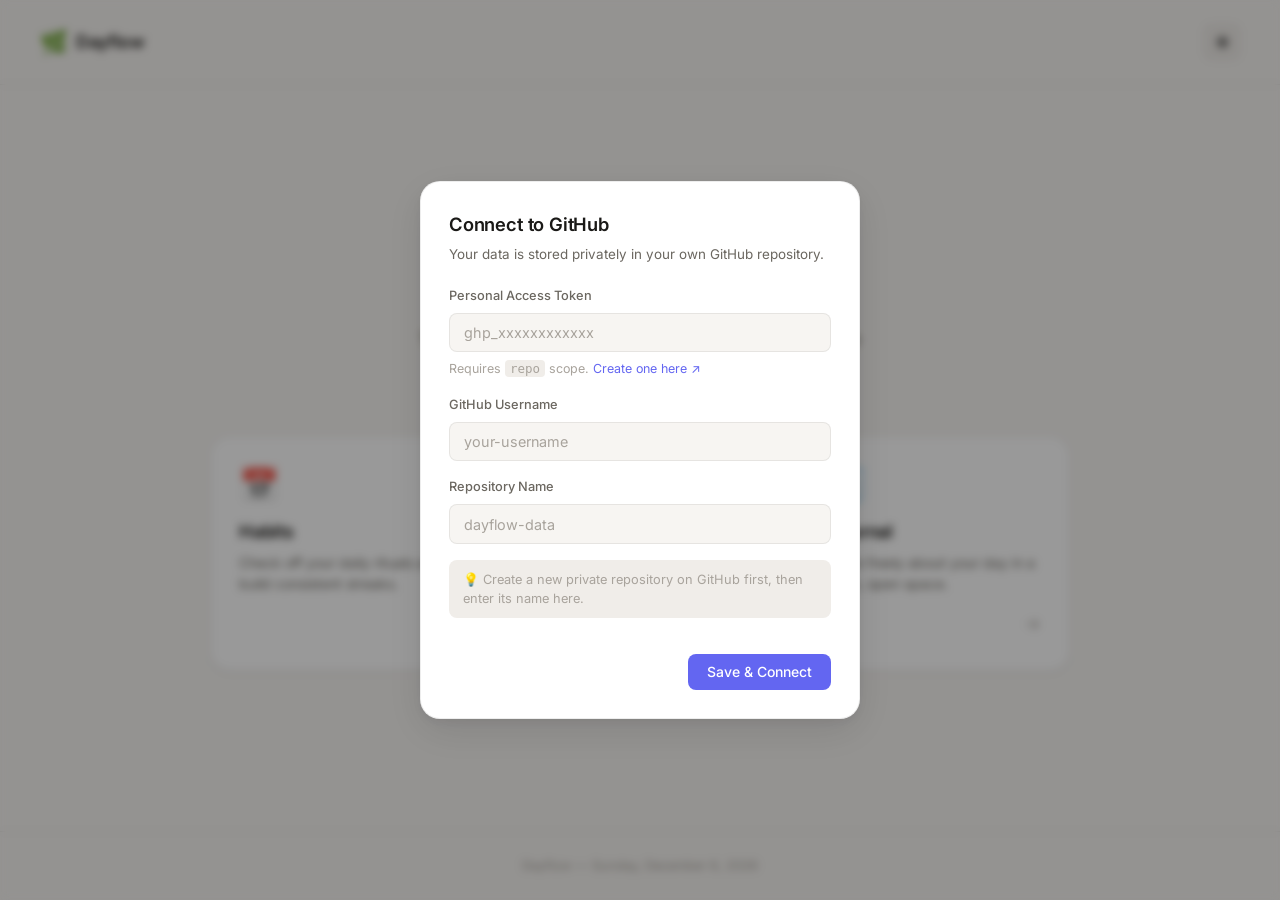
==== index.html @ c04afaab "First Commit" ====
<!DOCTYPE html>
<html lang="en">
<head>
  <meta charset="UTF-8" />
  <meta name="viewport" content="width=device-width, initial-scale=1.0" />
  <title>Dayflow — Your Daily Companion</title>
  <meta name="description" content="Dayflow is a calm, distraction-free personal life tracker combining habit tracking, idea logging, and daily journaling in one quiet space." />
  <link rel="preconnect" href="https://fonts.googleapis.com" />
  <link rel="preconnect" href="https://fonts.gstatic.com" crossorigin />
  <link href="https://fonts.googleapis.com/css2?family=Inter:wght@300;400;500;600&display=swap" rel="stylesheet" />
  <link rel="stylesheet" href="css/main.css" />
</head>
<body class="home-page">

  <header class="home-header">
    <div class="home-brand">
      <span class="brand-icon">🌿</span>
      <span class="brand-name">Dayflow</span>
    </div>
    <button id="theme-toggle" class="theme-toggle" aria-label="Toggle theme">
      <span class="theme-icon">☀️</span>
    </button>
  </header>

  <main class="home-main">
    <div class="home-hero">
      <h1 class="home-title">Your quiet daily space</h1>
      <p class="home-subtitle">Track habits, capture ideas, and write freely — all in one calm place.</p>
    </div>

    <div class="module-grid">
      <a href="habits.html" class="module-card" id="card-habits">
        <div class="card-icon">📅</div>
        <div class="card-body">
          <h2 class="card-title">Habits</h2>
          <p class="card-desc">Check off your daily rituals and build consistent streaks.</p>
        </div>
        <div class="card-arrow">→</div>
      </a>

      <a href="ideas.html" class="module-card" id="card-ideas">
        <div class="card-icon">💡</div>
        <div class="card-body">
          <h2 class="card-title">Ideas</h2>
          <p class="card-desc">Capture sparks of inspiration and track your projects.</p>
        </div>
        <div class="card-arrow">→</div>
      </a>

      <a href="journal.html" class="module-card" id="card-journal">
        <div class="card-icon">🧾</div>
        <div class="card-body">
          <h2 class="card-title">Journal</h2>
          <p class="card-desc">Write freely about your day in a calm, open space.</p>
        </div>
        <div class="card-arrow">→</div>
      </a>
    </div>
  </main>

  <footer class="home-footer">
    <p>Dayflow &mdash; <span id="footer-date"></span></p>
  </footer>

  <!-- Config Modal -->
  <div id="config-modal" class="modal-overlay hidden">
    <div class="modal">
      <div class="modal-header">
        <h2 class="modal-title">Connect to GitHub</h2>
        <p class="modal-subtitle">Your data is stored privately in your own GitHub repository.</p>
      </div>
      <div class="modal-body">
        <div class="form-group">
          <label class="form-label" for="cfg-token">Personal Access Token</label>
          <input type="password" id="cfg-token" class="form-input" placeholder="ghp_xxxxxxxxxxxx" autocomplete="off" />
          <span class="form-hint">Requires <code>repo</code> scope. <a href="https://github.com/settings/tokens/new" target="_blank" rel="noopener">Create one here ↗</a></span>
        </div>
        <div class="form-group">
          <label class="form-label" for="cfg-owner">GitHub Username</label>
          <input type="text" id="cfg-owner" class="form-input" placeholder="your-username" />
        </div>
        <div class="form-group">
          <label class="form-label" for="cfg-repo">Repository Name</label>
          <input type="text" id="cfg-repo" class="form-input" placeholder="dayflow-data" />
        </div>
        <p class="form-note">💡 Create a new private repository on GitHub first, then enter its name here.</p>
      </div>
      <div class="modal-footer">
        <button id="cfg-save" class="btn btn-primary">Save & Connect</button>
      </div>
    </div>
  </div>

  <script src="js/config.js"></script>
  <script src="js/theme.js"></script>
  <script>
    // Footer date
    document.getElementById('footer-date').textContent = new Date().toLocaleDateString('en-US', { weekday: 'long', year: 'numeric', month: 'long', day: 'numeric' });

    // Show config modal if not configured
    if (!Config.isConfigured()) {
      document.getElementById('config-modal').classList.remove('hidden');
    }

    document.getElementById('cfg-save').addEventListener('click', () => {
      const token = document.getElementById('cfg-token').value.trim();
      const owner = document.getElementById('cfg-owner').value.trim();
      const repo  = document.getElementById('cfg-repo').value.trim();
      if (!token || !owner || !repo) {
        alert('Please fill in all fields.');
        return;
      }
      Config.save({ token, owner, repo });
      document.getElementById('config-modal').classList.add('hidden');
    });
  </script>
</body>
</html>
---- css/main.css ----
/* ============================================================
   Dayflow — Main Stylesheet
   Soft, minimal, distraction-free design system
   ============================================================ */

/* ---------- Google Fonts ---------- */
@import url('https://fonts.googleapis.com/css2?family=Inter:wght@300;400;500;600&display=swap');

/* ---------- CSS Custom Properties ---------- */
:root {
  /* Colors — Light */
  --bg-base:       #f7f5f2;
  --bg-surface:    #ffffff;
  --bg-sidebar:    #faf9f7;
  --bg-hover:      #f0ede9;
  --bg-input:      #f7f5f2;

  --text-primary:  #1a1917;
  --text-secondary:#6b6760;
  --text-muted:    #a8a39c;
  --text-on-accent:#ffffff;

  --accent:        #6366f1;      /* Indigo */
  --accent-light:  #ede9fe;
  --accent-hover:  #4f46e5;

  --success:       #16a34a;
  --success-light: #dcfce7;
  --danger:        #dc2626;
  --danger-light:  #fee2e2;
  --warning:       #d97706;
  --warning-light: #fef3c7;

  --border:        rgba(0,0,0,0.07);
  --border-focus:  #6366f1;

  --shadow-sm:  0 1px 3px rgba(0,0,0,0.06), 0 1px 2px rgba(0,0,0,0.04);
  --shadow-md:  0 4px 16px rgba(0,0,0,0.08), 0 2px 6px rgba(0,0,0,0.04);
  --shadow-lg:  0 12px 40px rgba(0,0,0,0.10), 0 4px 12px rgba(0,0,0,0.06);
  --shadow-hover: 0 8px 28px rgba(99,102,241,0.15), 0 2px 8px rgba(0,0,0,0.05);

  --radius-sm:  8px;
  --radius-md:  14px;
  --radius-lg:  20px;
  --radius-xl:  28px;

  --sidebar-width: 220px;

  --transition: 200ms cubic-bezier(0.4, 0, 0.2, 1);
  --transition-slow: 350ms cubic-bezier(0.4, 0, 0.2, 1);
}

/* Dark theme */
[data-theme="dark"] {
  --bg-base:       #111010;
  --bg-surface:    #1c1b1a;
  --bg-sidebar:    #161514;
  --bg-hover:      #252422;
  --bg-input:      #252422;

  --text-primary:  #f0ede9;
  --text-secondary:#a8a39c;
  --text-muted:    #6b6760;

  --accent:        #818cf8;
  --accent-light:  #1e1d3f;
  --accent-hover:  #6366f1;

  --success:       #4ade80;
  --success-light: #052e16;
  --danger:        #f87171;
  --danger-light:  #450a0a;
  --warning:       #fbbf24;
  --warning-light: #451a03;

  --border:        rgba(255,255,255,0.07);

  --shadow-sm:  0 1px 3px rgba(0,0,0,0.3), 0 1px 2px rgba(0,0,0,0.2);
  --shadow-md:  0 4px 16px rgba(0,0,0,0.4), 0 2px 6px rgba(0,0,0,0.2);
  --shadow-lg:  0 12px 40px rgba(0,0,0,0.5), 0 4px 12px rgba(0,0,0,0.3);
  --shadow-hover: 0 8px 28px rgba(129,140,248,0.2), 0 2px 8px rgba(0,0,0,0.3);
}

/* ---------- Reset & Base ---------- */
*, *::before, *::after { box-sizing: border-box; margin: 0; padding: 0; }

html { font-size: 16px; scroll-behavior: smooth; }

body {
  font-family: 'Inter', -apple-system, BlinkMacSystemFont, sans-serif;
  background: var(--bg-base);
  color: var(--text-primary);
  line-height: 1.6;
  min-height: 100vh;
  transition: background var(--transition-slow), color var(--transition-slow);
  -webkit-font-smoothing: antialiased;
}

a { text-decoration: none; color: inherit; }
button { font-family: inherit; cursor: pointer; border: none; background: none; }
input, textarea, select { font-family: inherit; }

/* ---------- Utility ---------- */
.hidden { display: none !important; }

/* ---------- Scrollbar ---------- */
::-webkit-scrollbar { width: 6px; height: 6px; }
::-webkit-scrollbar-track { background: transparent; }
::-webkit-scrollbar-thumb { background: var(--border); border-radius: 99px; }
::-webkit-scrollbar-thumb:hover { background: var(--text-muted); }

/* ============================================================
   HOME PAGE
   ============================================================ */

.home-page {
  display: flex;
  flex-direction: column;
  min-height: 100vh;
}

/* Header */
.home-header {
  display: flex;
  align-items: center;
  justify-content: space-between;
  padding: 1.5rem 2.5rem;
  position: sticky;
  top: 0;
  z-index: 10;
  background: var(--bg-base);
  border-bottom: 1px solid var(--border);
  backdrop-filter: blur(8px);
  transition: background var(--transition-slow);
}

.home-brand {
  display: flex;
  align-items: center;
  gap: 0.5rem;
}

.brand-icon { font-size: 1.4rem; }

.brand-name {
  font-size: 1.1rem;
  font-weight: 600;
  letter-spacing: -0.02em;
  color: var(--text-primary);
}

/* Hero */
.home-main {
  flex: 1;
  display: flex;
  flex-direction: column;
  align-items: center;
  justify-content: center;
  padding: 4rem 1.5rem 3rem;
  gap: 3.5rem;
}

.home-hero {
  text-align: center;
  max-width: 480px;
}

.home-title {
  font-size: clamp(2rem, 5vw, 2.8rem);
  font-weight: 600;
  color: var(--text-primary);
  letter-spacing: -0.03em;
  line-height: 1.2;
  margin-bottom: 0.75rem;
}

.home-subtitle {
  font-size: 1.05rem;
  color: var(--text-secondary);
  font-weight: 400;
  line-height: 1.6;
}

/* Module Grid */
.module-grid {
  display: grid;
  grid-template-columns: repeat(3, 1fr);
  gap: 1.5rem;
  width: 100%;
  max-width: 860px;
}

.module-card {
  display: flex;
  flex-direction: column;
  align-items: flex-start;
  gap: 1rem;
  padding: 2rem 1.75rem;
  background: var(--bg-surface);
  border: 1px solid var(--border);
  border-radius: var(--radius-lg);
  box-shadow: var(--shadow-sm);
  transition:
    transform var(--transition),
    box-shadow var(--transition),
    background var(--transition-slow),
    border-color var(--transition);
  cursor: pointer;
  position: relative;
  overflow: hidden;
}

.module-card::before {
  content: '';
  position: absolute;
  inset: 0;
  background: linear-gradient(135deg, var(--accent-light) 0%, transparent 60%);
  opacity: 0;
  transition: opacity var(--transition);
  border-radius: inherit;
}

.module-card:hover {
  transform: translateY(-4px);
  box-shadow: var(--shadow-hover);
  border-color: var(--accent);
}

.module-card:hover::before { opacity: 1; }

.card-icon {
  font-size: 2rem;
  line-height: 1;
  position: relative;
  z-index: 1;
}

.card-body {
  flex: 1;
  position: relative;
  z-index: 1;
}

.card-title {
  font-size: 1.15rem;
  font-weight: 600;
  color: var(--text-primary);
  margin-bottom: 0.35rem;
  letter-spacing: -0.01em;
}

.card-desc {
  font-size: 0.875rem;
  color: var(--text-secondary);
  line-height: 1.5;
}

.card-arrow {
  font-size: 1.1rem;
  color: var(--text-muted);
  align-self: flex-end;
  position: relative;
  z-index: 1;
  transition: color var(--transition), transform var(--transition);
}

.module-card:hover .card-arrow {
  color: var(--accent);
  transform: translateX(4px);
}

/* Footer */
.home-footer {
  text-align: center;
  padding: 1.5rem;
  color: var(--text-muted);
  font-size: 0.8rem;
  border-top: 1px solid var(--border);
}

/* ============================================================
   MODULE PAGES — SHARED LAYOUT
   ============================================================ */

.module-page {
  height: 100vh;
  overflow: hidden;
}

.module-layout {
  display: flex;
  height: 100vh;
}

/* ---------- Sidebar ---------- */
.module-sidebar {
  width: var(--sidebar-width);
  flex-shrink: 0;
  background: var(--bg-sidebar);
  border-right: 1px solid var(--border);
  display: flex;
  flex-direction: column;
  padding: 1.5rem 1rem;
  gap: 0;
  transition: background var(--transition-slow);
  overflow-y: auto;
}

.back-link {
  display: flex;
  align-items: center;
  gap: 0.4rem;
  font-size: 0.8rem;
  color: var(--text-muted);
  padding: 0.4rem 0.6rem;
  border-radius: var(--radius-sm);
  transition: color var(--transition), background var(--transition);
  margin-bottom: 1.5rem;
}

.back-link:hover {
  color: var(--text-primary);
  background: var(--bg-hover);
}

.back-arrow {
  font-size: 0.9rem;
  transition: transform var(--transition);
}

.back-link:hover .back-arrow { transform: translateX(-3px); }

.sidebar-brand {
  display: flex;
  align-items: center;
  gap: 0.6rem;
  padding: 0 0.6rem;
  margin-bottom: 1.5rem;
}

.sidebar-icon { font-size: 1.4rem; }

.sidebar-title {
  font-size: 1rem;
  font-weight: 600;
  letter-spacing: -0.01em;
}

.sidebar-nav {
  display: flex;
  flex-direction: column;
  gap: 0.2rem;
}

.sidebar-nav-item {
  display: block;
  width: 100%;
  text-align: left;
  padding: 0.55rem 0.75rem;
  font-size: 0.875rem;
  color: var(--text-secondary);
  border-radius: var(--radius-sm);
  transition: color var(--transition), background var(--transition);
}

.sidebar-nav-item:hover {
  color: var(--text-primary);
  background: var(--bg-hover);
}

.sidebar-nav-item.active {
  color: var(--accent);
  background: var(--accent-light);
  font-weight: 500;
}

.sidebar-spacer { flex: 1; }

.sidebar-theme-btn {
  align-self: flex-start;
  margin-top: 1rem;
}

/* ---------- Module Content ---------- */
.module-content {
  flex: 1;
  overflow-y: auto;
  padding: 2.5rem 2.75rem;
  display: flex;
  flex-direction: column;
}

@media (max-width: 768px) {
  .module-content { padding: 1.5rem 1.25rem; }
}

/* Loading Screen */
.loading-screen {
  flex: 1;
  display: flex;
  flex-direction: column;
  align-items: center;
  justify-content: center;
  gap: 1rem;
}

.spinner {
  width: 28px;
  height: 28px;
  border: 2.5px solid var(--border);
  border-top-color: var(--accent);
  border-radius: 50%;
  animation: spin 0.8s linear infinite;
}

@keyframes spin { to { transform: rotate(360deg); } }

.loading-text {
  font-size: 0.875rem;
  color: var(--text-muted);
}

/* View */
.view {
  display: flex;
  flex-direction: column;
  gap: 1.5rem;
  flex: 1;
}

/* Content Header */
.content-header {
  display: flex;
  align-items: flex-start;
  justify-content: space-between;
  gap: 1rem;
  flex-wrap: wrap;
}

.content-eyebrow {
  font-size: 0.75rem;
  font-weight: 500;
  text-transform: uppercase;
  letter-spacing: 0.08em;
  color: var(--text-muted);
  margin-bottom: 0.25rem;
}

.content-title {
  font-size: 1.7rem;
  font-weight: 600;
  letter-spacing: -0.02em;
  color: var(--text-primary);
}

/* Empty State */
.empty-state {
  display: flex;
  flex-direction: column;
  align-items: center;
  justify-content: center;
  gap: 0.75rem;
  padding: 4rem 2rem;
  text-align: center;
}

.empty-icon { font-size: 2.5rem; }

.empty-text {
  font-size: 0.9rem;
  color: var(--text-muted);
  max-width: 280px;
  line-height: 1.6;
}

/* ============================================================
   SHARED UI COMPONENTS
   ============================================================ */

/* Card */
.card {
  background: var(--bg-surface);
  border: 1px solid var(--border);
  border-radius: var(--radius-md);
  box-shadow: var(--shadow-sm);
  transition: background var(--transition-slow), border-color var(--transition);
}

/* Buttons */
.btn {
  display: inline-flex;
  align-items: center;
  justify-content: center;
  gap: 0.4rem;
  padding: 0.6rem 1.2rem;
  font-size: 0.875rem;
  font-weight: 500;
  border-radius: var(--radius-sm);
  transition: background var(--transition), color var(--transition),
              box-shadow var(--transition), transform var(--transition);
  white-space: nowrap;
}

.btn:active { transform: scale(0.97); }

.btn-primary {
  background: var(--accent);
  color: var(--text-on-accent);
}
.btn-primary:hover { background: var(--accent-hover); }

.btn-ghost {
  background: transparent;
  color: var(--text-secondary);
  border: 1px solid var(--border);
}
.btn-ghost:hover {
  background: var(--bg-hover);
  color: var(--text-primary);
}

.btn-danger {
  background: var(--danger);
  color: #fff;
}
.btn-danger:hover { filter: brightness(0.9); }

.btn-icon {
  padding: 0.5rem;
  border-radius: var(--radius-sm);
  color: var(--text-muted);
  font-size: 1rem;
  transition: background var(--transition), color var(--transition);
}
.btn-icon:hover { background: var(--bg-hover); color: var(--text-primary); }

/* Form Elements */
.form-group {
  display: flex;
  flex-direction: column;
  gap: 0.4rem;
}

.form-label {
  font-size: 0.8rem;
  font-weight: 500;
  color: var(--text-secondary);
}

.form-input,
.form-textarea,
.form-select {
  width: 100%;
  padding: 0.65rem 0.875rem;
  background: var(--bg-input);
  border: 1px solid var(--border);
  border-radius: var(--radius-sm);
  color: var(--text-primary);
  font-size: 0.9rem;
  transition: border-color var(--transition), box-shadow var(--transition),
              background var(--transition-slow);
  outline: none;
  appearance: none;
}

.form-input:focus,
.form-textarea:focus,
.form-select:focus {
  border-color: var(--border-focus);
  box-shadow: 0 0 0 3px var(--accent-light);
}

.form-input::placeholder,
.form-textarea::placeholder { color: var(--text-muted); }

.form-textarea { resize: vertical; min-height: 80px; line-height: 1.6; }

.form-select {
  background-image: url("data:image/svg+xml,%3Csvg xmlns='http://www.w3.org/2000/svg' width='12' height='8' viewBox='0 0 12 8'%3E%3Cpath d='M1 1l5 5 5-5' stroke='%236b6760' stroke-width='1.5' fill='none' stroke-linecap='round'/%3E%3C/svg%3E");
  background-repeat: no-repeat;
  background-position: right 0.875rem center;
  padding-right: 2.5rem;
  cursor: pointer;
}

.form-hint {
  font-size: 0.78rem;
  color: var(--text-muted);
}
.form-hint a { color: var(--accent); }
.form-hint a:hover { text-decoration: underline; }
.form-hint code {
  font-size: 0.78rem;
  background: var(--bg-hover);
  padding: 0.1em 0.4em;
  border-radius: 4px;
}

.form-note {
  font-size: 0.8rem;
  color: var(--text-muted);
  background: var(--bg-hover);
  padding: 0.6rem 0.875rem;
  border-radius: var(--radius-sm);
  line-height: 1.5;
}

/* Theme Toggle */
.theme-toggle {
  width: 36px;
  height: 36px;
  border-radius: var(--radius-sm);
  display: flex;
  align-items: center;
  justify-content: center;
  background: var(--bg-hover);
  border: 1px solid var(--border);
  font-size: 1rem;
  transition: background var(--transition), transform var(--transition);
}

.theme-toggle:hover {
  background: var(--accent-light);
  transform: rotate(15deg);
}

/* Modal */
.modal-overlay {
  position: fixed;
  inset: 0;
  background: rgba(0,0,0,0.4);
  backdrop-filter: blur(4px);
  display: flex;
  align-items: center;
  justify-content: center;
  z-index: 100;
  padding: 1rem;
  animation: fadeIn 200ms ease;
}

@keyframes fadeIn { from { opacity: 0; } to { opacity: 1; } }

.modal {
  background: var(--bg-surface);
  border: 1px solid var(--border);
  border-radius: var(--radius-lg);
  box-shadow: var(--shadow-lg);
  width: 100%;
  max-width: 440px;
  animation: slideUp 250ms cubic-bezier(0.34, 1.56, 0.64, 1);
  overflow: hidden;
}

.modal-sm { max-width: 340px; }

@keyframes slideUp { from { opacity: 0; transform: translateY(20px) scale(0.97); } to { opacity: 1; transform: none; } }

.modal-header {
  padding: 1.75rem 1.75rem 0;
}

.modal-title {
  font-size: 1.15rem;
  font-weight: 600;
  letter-spacing: -0.01em;
  margin-bottom: 0.3rem;
}

.modal-subtitle {
  font-size: 0.84rem;
  color: var(--text-secondary);
}

.modal-body {
  padding: 1.25rem 1.75rem;
  display: flex;
  flex-direction: column;
  gap: 1rem;
}

.modal-footer {
  display: flex;
  justify-content: flex-end;
  gap: 0.6rem;
  padding: 1rem 1.75rem 1.75rem;
}

/* Save Toast */
.save-toast {
  position: fixed;
  bottom: 1.5rem;
  right: 1.5rem;
  display: flex;
  align-items: center;
  gap: 0.5rem;
  background: var(--bg-surface);
  border: 1px solid var(--border);
  border-radius: 99px;
  padding: 0.45rem 1rem;
  box-shadow: var(--shadow-md);
  font-size: 0.8rem;
  color: var(--text-secondary);
  z-index: 200;
  transition: opacity var(--transition), transform var(--transition);
}

.save-toast.hidden { opacity: 0; pointer-events: none; }

.toast-dot {
  width: 7px;
  height: 7px;
  border-radius: 50%;
  background: var(--accent);
  animation: pulse 1s ease-in-out infinite;
}

.toast-dot.success { background: var(--success); animation: none; }
.toast-dot.error   { background: var(--danger);  animation: none; }

@keyframes pulse { 0%,100% { opacity: 1; } 50% { opacity: 0.4; } }

/* ============================================================
   HABITS MODULE
   ============================================================ */

/* Progress Bar */
.progress-bar-wrap {
  display: flex;
  align-items: center;
  gap: 0.875rem;
}

.progress-bar-track {
  flex: 1;
  height: 6px;
  background: var(--border);
  border-radius: 99px;
  overflow: hidden;
}

.progress-bar-fill {
  height: 100%;
  background: var(--accent);
  border-radius: 99px;
  transition: width var(--transition-slow);
  width: 0%;
}

.progress-label {
  font-size: 0.78rem;
  font-weight: 500;
  color: var(--text-muted);
  min-width: 40px;
  text-align: right;
}

/* Habit List */
.habit-list {
  display: flex;
  flex-direction: column;
  gap: 0.5rem;
}

.habit-item {
  display: flex;
  align-items: center;
  gap: 0.875rem;
  padding: 0.875rem 1.1rem;
  background: var(--bg-surface);
  border: 1.5px solid var(--border);
  border-radius: var(--radius-md);
  transition:
    border-color var(--transition),
    background var(--transition),
    box-shadow var(--transition),
    transform var(--transition);
  cursor: pointer;
}

.habit-item:hover { box-shadow: var(--shadow-sm); }

.habit-item.checked {
  border-color: var(--success);
  background: var(--success-light);
}

.habit-checkbox {
  width: 22px;
  height: 22px;
  border-radius: 6px;
  border: 2px solid var(--border);
  flex-shrink: 0;
  display: flex;
  align-items: center;
  justify-content: center;
  font-size: 0.75rem;
  color: transparent;
  transition: border-color var(--transition), background var(--transition), color var(--transition);
}

.habit-item.checked .habit-checkbox {
  border-color: var(--success);
  background: var(--success);
  color: #fff;
}

.habit-name {
  flex: 1;
  font-size: 0.95rem;
  font-weight: 400;
  color: var(--text-primary);
  transition: color var(--transition);
}

.habit-item.checked .habit-name {
  color: var(--text-secondary);
  text-decoration: line-through;
  text-decoration-color: var(--text-muted);
}

.habit-streak {
  font-size: 0.78rem;
  color: var(--text-muted);
  display: flex;
  align-items: center;
  gap: 0.25rem;
}

.streak-fire { font-size: 0.85rem; }

/* Add habit form */
.add-habit-form {
  display: flex;
  gap: 0.75rem;
  padding: 1rem 1.1rem;
  align-items: center;
}

.add-habit-form .form-input { flex: 1; }

/* Manage list */
.habit-manage-list {
  display: flex;
  flex-direction: column;
  gap: 0.4rem;
}

.habit-manage-item {
  display: flex;
  align-items: center;
  gap: 0.75rem;
  padding: 0.75rem 1rem;
  background: var(--bg-surface);
  border: 1px solid var(--border);
  border-radius: var(--radius-md);
  transition: border-color var(--transition), background var(--transition);
}

.habit-manage-name {
  flex: 1;
  font-size: 0.9rem;
  color: var(--text-primary);
}

/* ============================================================
   IDEAS MODULE
   ============================================================ */

.idea-list {
  display: flex;
  flex-direction: column;
  gap: 0.75rem;
}

.idea-card {
  display: flex;
  align-items: flex-start;
  gap: 1rem;
  padding: 1.1rem 1.25rem;
  background: var(--bg-surface);
  border: 1px solid var(--border);
  border-radius: var(--radius-md);
  box-shadow: var(--shadow-sm);
  transition:
    transform var(--transition),
    box-shadow var(--transition),
    border-color var(--transition),
    background var(--transition-slow);
}

.idea-card:hover {
  transform: translateY(-1px);
  box-shadow: var(--shadow-md);
  border-color: rgba(99,102,241,0.2);
}

.idea-status-dot {
  width: 8px;
  height: 8px;
  border-radius: 50%;
  flex-shrink: 0;
  margin-top: 0.45rem;
}

.idea-status-dot.idea        { background: var(--warning); }
.idea-status-dot.in-progress { background: var(--accent); }
.idea-status-dot.completed   { background: var(--success); }

.idea-body { flex: 1; min-width: 0; }

.idea-title {
  font-size: 0.95rem;
  font-weight: 500;
  color: var(--text-primary);
  margin-bottom: 0.2rem;
  white-space: nowrap;
  overflow: hidden;
  text-overflow: ellipsis;
}

.idea-desc {
  font-size: 0.84rem;
  color: var(--text-secondary);
  line-height: 1.5;
  display: -webkit-box;
  -webkit-line-clamp: 2;
  -webkit-box-orient: vertical;
  overflow: hidden;
}

.idea-meta {
  display: flex;
  align-items: center;
  gap: 0.5rem;
  margin-top: 0.5rem;
}

.idea-badge {
  font-size: 0.72rem;
  font-weight: 500;
  padding: 0.18em 0.55em;
  border-radius: 99px;
  letter-spacing: 0.02em;
}

.idea-badge.idea        { background: var(--warning-light); color: var(--warning); }
.idea-badge.in-progress { background: var(--accent-light);  color: var(--accent);  }
.idea-badge.completed   { background: var(--success-light); color: var(--success); }

.idea-date {
  font-size: 0.72rem;
  color: var(--text-muted);
}

.idea-actions {
  display: flex;
  gap: 0.25rem;
  opacity: 0;
  transition: opacity var(--transition);
}

.idea-card:hover .idea-actions { opacity: 1; }

/* ============================================================
   JOURNAL MODULE
   ============================================================ */

.journal-editor {
  padding: 0;
  overflow: hidden;
}

.journal-textarea {
  display: block;
  width: 100%;
  min-height: 420px;
  padding: 1.5rem;
  background: transparent;
  border: none;
  outline: none;
  resize: vertical;
  font-size: 1rem;
  line-height: 1.75;
  color: var(--text-primary);
  font-family: 'Inter', sans-serif;
  font-weight: 300;
}

.journal-textarea::placeholder { color: var(--text-muted); }

.journal-hint {
  font-size: 0.78rem;
  color: var(--text-muted);
  text-align: center;
}

/* Month Navigation */
.month-nav {
  display: flex;
  align-items: center;
  gap: 0.5rem;
}

.month-btn {
  width: 30px;
  height: 30px;
  border-radius: var(--radius-sm);
  background: var(--bg-hover);
  border: 1px solid var(--border);
  font-size: 1rem;
  color: var(--text-secondary);
  display: flex;
  align-items: center;
  justify-content: center;
  transition: background var(--transition), color var(--transition);
}
.month-btn:hover { background: var(--accent-light); color: var(--accent); }

.month-label {
  font-size: 0.875rem;
  font-weight: 500;
  color: var(--text-primary);
  min-width: 100px;
  text-align: center;
}

/* Past Entries */
.past-entries-list {
  display: flex;
  flex-direction: column;
  gap: 0.75rem;
}

.past-entry-card {
  background: var(--bg-surface);
  border: 1px solid var(--border);
  border-radius: var(--radius-md);
  overflow: hidden;
  transition: border-color var(--transition), background var(--transition-slow);
}

.past-entry-header {
  display: flex;
  align-items: center;
  justify-content: space-between;
  padding: 0.875rem 1.1rem;
  cursor: pointer;
  transition: background var(--transition);
}

.past-entry-header:hover { background: var(--bg-hover); }

.past-entry-date {
  font-size: 0.875rem;
  font-weight: 500;
  color: var(--text-primary);
}

.past-entry-preview {
  font-size: 0.8rem;
  color: var(--text-muted);
  white-space: nowrap;
  overflow: hidden;
  text-overflow: ellipsis;
  max-width: 300px;
}

.past-entry-chevron {
  font-size: 0.8rem;
  color: var(--text-muted);
  transition: transform var(--transition);
}

.past-entry-card.open .past-entry-chevron { transform: rotate(180deg); }

.past-entry-body {
  display: none;
  padding: 0 1.1rem 1rem;
  font-size: 0.9rem;
  color: var(--text-secondary);
  line-height: 1.75;
  white-space: pre-wrap;
  border-top: 1px solid var(--border);
  padding-top: 0.875rem;
}

.past-entry-card.open .past-entry-body { display: block; }

/* ============================================================
   RESPONSIVE
   ============================================================ */

@media (max-width: 860px) {
  .module-grid {
    grid-template-columns: 1fr;
    max-width: 420px;
  }
}

@media (max-width: 680px) {
  .home-header { padding: 1.25rem 1.5rem; }
  .home-main   { padding: 3rem 1.25rem 2rem; gap: 2.5rem; }

  .module-sidebar {
    position: fixed;
    bottom: 0;
    left: 0;
    right: 0;
    width: 100%;
    height: auto;
    flex-direction: row;
    align-items: center;
    padding: 0.75rem 1rem;
    border-right: none;
    border-top: 1px solid var(--border);
    z-index: 50;
    overflow-x: auto;
    gap: 0.5rem;
  }

  .module-page { overflow: auto; }
  .module-layout { flex-direction: column; height: auto; min-height: 100vh; }
  .module-content { padding-bottom: 100px; overflow-y: unset; }

  .sidebar-brand, .sidebar-spacer, .sidebar-theme-btn { display: none; }

  .back-link { margin-bottom: 0; }
  .sidebar-nav { flex-direction: row; gap: 0.35rem; }
  .sidebar-nav-item { padding: 0.4rem 0.7rem; white-space: nowrap; }

  .idea-actions { opacity: 1; }
  .module-content { padding: 1.25rem 1rem; }
}
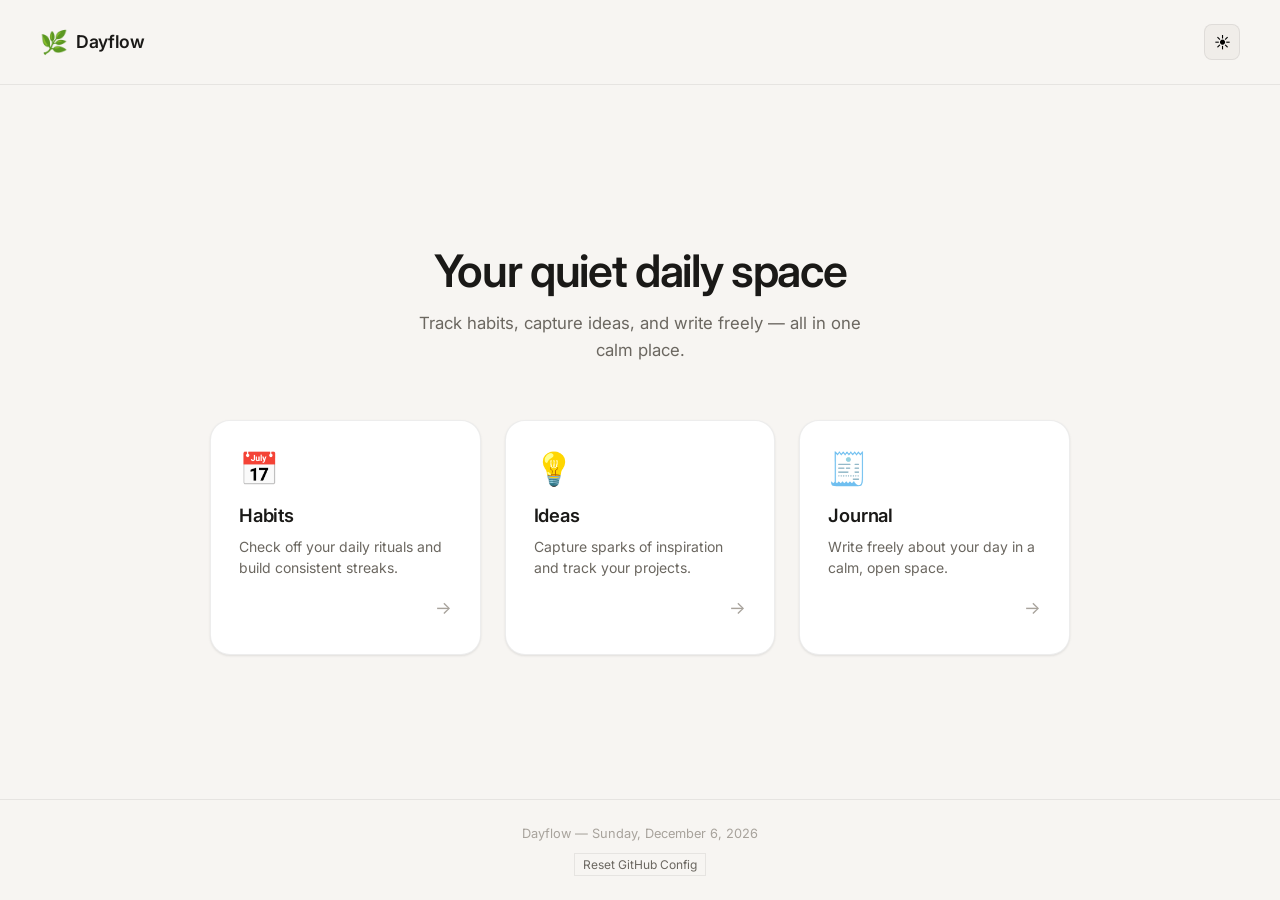
==== commit 907048fe: "Add files via upload" ====
--- a/index.html
+++ b/index.html
@@ -60,58 +60,30 @@
 
   <footer class="home-footer">
     <p>Dayflow &mdash; <span id="footer-date"></span></p>
+    <p style="margin-top: 0.5rem;"><button id="reset-config" class="btn-ghost" style="font-size: 0.75rem; padding: 0.2rem 0.5rem;">Reset GitHub Config</button></p>
   </footer>
 
-  <!-- Config Modal -->
-  <div id="config-modal" class="modal-overlay hidden">
-    <div class="modal">
-      <div class="modal-header">
-        <h2 class="modal-title">Connect to GitHub</h2>
-        <p class="modal-subtitle">Your data is stored privately in your own GitHub repository.</p>
-      </div>
-      <div class="modal-body">
-        <div class="form-group">
-          <label class="form-label" for="cfg-token">Personal Access Token</label>
-          <input type="password" id="cfg-token" class="form-input" placeholder="ghp_xxxxxxxxxxxx" autocomplete="off" />
-          <span class="form-hint">Requires <code>repo</code> scope. <a href="https://github.com/settings/tokens/new" target="_blank" rel="noopener">Create one here ↗</a></span>
-        </div>
-        <div class="form-group">
-          <label class="form-label" for="cfg-owner">GitHub Username</label>
-          <input type="text" id="cfg-owner" class="form-input" placeholder="your-username" />
-        </div>
-        <div class="form-group">
-          <label class="form-label" for="cfg-repo">Repository Name</label>
-          <input type="text" id="cfg-repo" class="form-input" placeholder="dayflow-data" />
-        </div>
-        <p class="form-note">💡 Create a new private repository on GitHub first, then enter its name here.</p>
-      </div>
-      <div class="modal-footer">
-        <button id="cfg-save" class="btn btn-primary">Save & Connect</button>
-      </div>
-    </div>
-  </div>
 
-  <script src="js/config.js"></script>
+
   <script src="js/theme.js"></script>
+  <script src="js/github.js"></script>
   <script>
     // Footer date
     document.getElementById('footer-date').textContent = new Date().toLocaleDateString('en-US', { weekday: 'long', year: 'numeric', month: 'long', day: 'numeric' });
 
-    // Show config modal if not configured
-    if (!Config.isConfigured()) {
-      document.getElementById('config-modal').classList.remove('hidden');
-    }
+    document.addEventListener('DOMContentLoaded', async () => {
+        try {
+            await GitHub.initializeToken();
+        } catch(e) {
+            console.error(e.message);
+        }
+    });
 
-    document.getElementById('cfg-save').addEventListener('click', () => {
-      const token = document.getElementById('cfg-token').value.trim();
-      const owner = document.getElementById('cfg-owner').value.trim();
-      const repo  = document.getElementById('cfg-repo').value.trim();
-      if (!token || !owner || !repo) {
-        alert('Please fill in all fields.');
-        return;
+    document.getElementById('reset-config').addEventListener('click', () => {
+      if (confirm('Are you sure you want to disconnect? You will need to re-enter your GitHub details.')) {
+        GitHub.TokenManager.clearToken();
+        location.reload();
       }
-      Config.save({ token, owner, repo });
-      document.getElementById('config-modal').classList.add('hidden');
     });
   </script>
 </body>
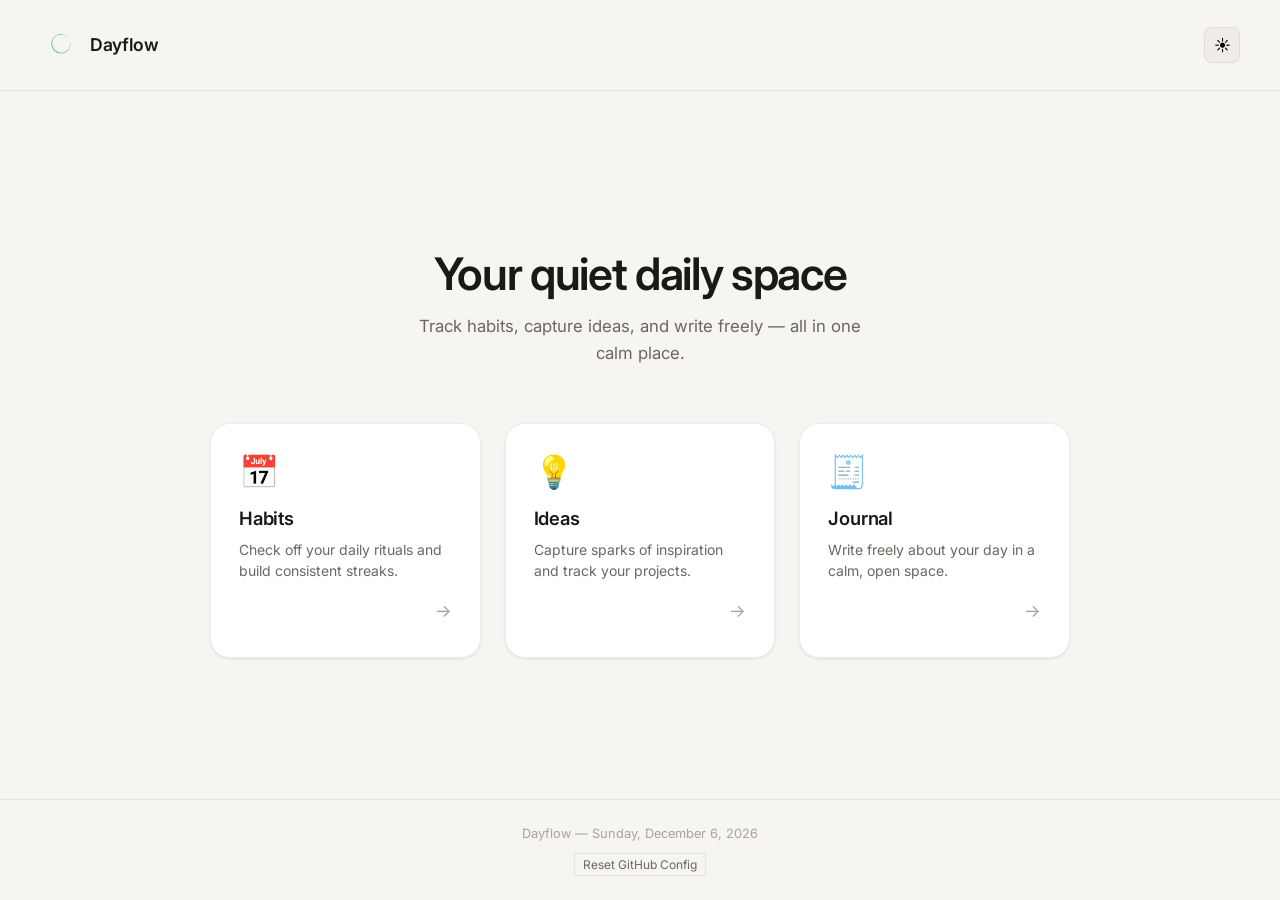
==== commit 24e65f5c: "Add files via upload" ====
--- a/index.html
+++ b/index.html
@@ -14,7 +14,7 @@
 
   <header class="home-header">
     <div class="home-brand">
-      <span class="brand-icon">🌿</span>
+      <img src="logos/logo2-removebg-preview.png" alt="Dayflow" class="brand-icon main-logo" style="width:42px; height:auto;" />
       <span class="brand-name">Dayflow</span>
     </div>
     <button id="theme-toggle" class="theme-toggle" aria-label="Toggle theme">
--- a/css/main.css
+++ b/css/main.css
@@ -9,40 +9,41 @@
 /* ---------- CSS Custom Properties ---------- */
 :root {
   /* Colors — Light */
-  --bg-base:       #f7f5f2;
-  --bg-surface:    #ffffff;
-  --bg-sidebar:    #faf9f7;
-  --bg-hover:      #f0ede9;
-  --bg-input:      #f7f5f2;
-
-  --text-primary:  #1a1917;
-  --text-secondary:#6b6760;
-  --text-muted:    #a8a39c;
-  --text-on-accent:#ffffff;
-
-  --accent:        #6366f1;      /* Indigo */
-  --accent-light:  #ede9fe;
-  --accent-hover:  #4f46e5;
-
-  --success:       #16a34a;
+  --bg-base: #f7f5f2;
+  --bg-surface: #ffffff;
+  --bg-sidebar: #faf9f7;
+  --bg-hover: #f0ede9;
+  --bg-input: #f7f5f2;
+
+  --text-primary: #1a1917;
+  --text-secondary: #6b6760;
+  --text-muted: #a8a39c;
+  --text-on-accent: #ffffff;
+
+  --accent: #6366f1;
+  /* Indigo */
+  --accent-light: #ede9fe;
+  --accent-hover: #4f46e5;
+
+  --success: #16a34a;
   --success-light: #dcfce7;
-  --danger:        #dc2626;
-  --danger-light:  #fee2e2;
-  --warning:       #d97706;
+  --danger: #dc2626;
+  --danger-light: #fee2e2;
+  --warning: #d97706;
   --warning-light: #fef3c7;
 
-  --border:        rgba(0,0,0,0.07);
-  --border-focus:  #6366f1;
-
-  --shadow-sm:  0 1px 3px rgba(0,0,0,0.06), 0 1px 2px rgba(0,0,0,0.04);
-  --shadow-md:  0 4px 16px rgba(0,0,0,0.08), 0 2px 6px rgba(0,0,0,0.04);
-  --shadow-lg:  0 12px 40px rgba(0,0,0,0.10), 0 4px 12px rgba(0,0,0,0.06);
-  --shadow-hover: 0 8px 28px rgba(99,102,241,0.15), 0 2px 8px rgba(0,0,0,0.05);
-
-  --radius-sm:  8px;
-  --radius-md:  14px;
-  --radius-lg:  20px;
-  --radius-xl:  28px;
+  --border: rgba(0, 0, 0, 0.07);
+  --border-focus: #6366f1;
+
+  --shadow-sm: 0 1px 3px rgba(0, 0, 0, 0.06), 0 1px 2px rgba(0, 0, 0, 0.04);
+  --shadow-md: 0 4px 16px rgba(0, 0, 0, 0.08), 0 2px 6px rgba(0, 0, 0, 0.04);
+  --shadow-lg: 0 12px 40px rgba(0, 0, 0, 0.10), 0 4px 12px rgba(0, 0, 0, 0.06);
+  --shadow-hover: 0 8px 28px rgba(99, 102, 241, 0.15), 0 2px 8px rgba(0, 0, 0, 0.05);
+
+  --radius-sm: 8px;
+  --radius-md: 14px;
+  --radius-lg: 20px;
+  --radius-xl: 28px;
 
   --sidebar-width: 220px;
 
@@ -52,39 +53,48 @@
 
 /* Dark theme */
 [data-theme="dark"] {
-  --bg-base:       #111010;
-  --bg-surface:    #1c1b1a;
-  --bg-sidebar:    #161514;
-  --bg-hover:      #252422;
-  --bg-input:      #252422;
-
-  --text-primary:  #f0ede9;
-  --text-secondary:#a8a39c;
-  --text-muted:    #6b6760;
-
-  --accent:        #818cf8;
-  --accent-light:  #1e1d3f;
-  --accent-hover:  #6366f1;
-
-  --success:       #4ade80;
+  --bg-base: #111010;
+  --bg-surface: #1c1b1a;
+  --bg-sidebar: #161514;
+  --bg-hover: #252422;
+  --bg-input: #252422;
+
+  --text-primary: #f0ede9;
+  --text-secondary: #a8a39c;
+  --text-muted: #6b6760;
+
+  --accent: #818cf8;
+  --accent-light: #1e1d3f;
+  --accent-hover: #6366f1;
+
+  --success: #4ade80;
   --success-light: #052e16;
-  --danger:        #f87171;
-  --danger-light:  #450a0a;
-  --warning:       #fbbf24;
+  --danger: #f87171;
+  --danger-light: #450a0a;
+  --warning: #fbbf24;
   --warning-light: #451a03;
 
-  --border:        rgba(255,255,255,0.07);
-
-  --shadow-sm:  0 1px 3px rgba(0,0,0,0.3), 0 1px 2px rgba(0,0,0,0.2);
-  --shadow-md:  0 4px 16px rgba(0,0,0,0.4), 0 2px 6px rgba(0,0,0,0.2);
-  --shadow-lg:  0 12px 40px rgba(0,0,0,0.5), 0 4px 12px rgba(0,0,0,0.3);
-  --shadow-hover: 0 8px 28px rgba(129,140,248,0.2), 0 2px 8px rgba(0,0,0,0.3);
+  --border: rgba(255, 255, 255, 0.07);
+
+  --shadow-sm: 0 1px 3px rgba(0, 0, 0, 0.3), 0 1px 2px rgba(0, 0, 0, 0.2);
+  --shadow-md: 0 4px 16px rgba(0, 0, 0, 0.4), 0 2px 6px rgba(0, 0, 0, 0.2);
+  --shadow-lg: 0 12px 40px rgba(0, 0, 0, 0.5), 0 4px 12px rgba(0, 0, 0, 0.3);
+  --shadow-hover: 0 8px 28px rgba(129, 140, 248, 0.2), 0 2px 8px rgba(0, 0, 0, 0.3);
 }
 
 /* ---------- Reset & Base ---------- */
-*, *::before, *::after { box-sizing: border-box; margin: 0; padding: 0; }
-
-html { font-size: 16px; scroll-behavior: smooth; }
+*,
+*::before,
+*::after {
+  box-sizing: border-box;
+  margin: 0;
+  padding: 0;
+}
+
+html {
+  font-size: 16px;
+  scroll-behavior: smooth;
+}
 
 body {
   font-family: 'Inter', -apple-system, BlinkMacSystemFont, sans-serif;
@@ -96,18 +106,47 @@
   -webkit-font-smoothing: antialiased;
 }
 
-a { text-decoration: none; color: inherit; }
-button { font-family: inherit; cursor: pointer; border: none; background: none; }
-input, textarea, select { font-family: inherit; }
+a {
+  text-decoration: none;
+  color: inherit;
+}
+
+button {
+  font-family: inherit;
+  cursor: pointer;
+  border: none;
+  background: none;
+}
+
+input,
+textarea,
+select {
+  font-family: inherit;
+}
 
 /* ---------- Utility ---------- */
-.hidden { display: none !important; }
+.hidden {
+  display: none !important;
+}
 
 /* ---------- Scrollbar ---------- */
-::-webkit-scrollbar { width: 6px; height: 6px; }
-::-webkit-scrollbar-track { background: transparent; }
-::-webkit-scrollbar-thumb { background: var(--border); border-radius: 99px; }
-::-webkit-scrollbar-thumb:hover { background: var(--text-muted); }
+::-webkit-scrollbar {
+  width: 6px;
+  height: 6px;
+}
+
+::-webkit-scrollbar-track {
+  background: transparent;
+}
+
+::-webkit-scrollbar-thumb {
+  background: var(--border);
+  border-radius: 99px;
+}
+
+::-webkit-scrollbar-thumb:hover {
+  background: var(--text-muted);
+}
 
 /* ============================================================
    HOME PAGE
@@ -140,7 +179,9 @@
   gap: 0.5rem;
 }
 
-.brand-icon { font-size: 1.4rem; }
+.brand-icon {
+  font-size: 1.4rem;
+}
 
 .brand-name {
   font-size: 1.1rem;
@@ -226,7 +267,9 @@
   border-color: var(--accent);
 }
 
-.module-card:hover::before { opacity: 1; }
+.module-card:hover::before {
+  opacity: 1;
+}
 
 .card-icon {
   font-size: 2rem;
@@ -328,7 +371,9 @@
   transition: transform var(--transition);
 }
 
-.back-link:hover .back-arrow { transform: translateX(-3px); }
+.back-link:hover .back-arrow {
+  transform: translateX(-3px);
+}
 
 .sidebar-brand {
   display: flex;
@@ -338,7 +383,9 @@
   margin-bottom: 1.5rem;
 }
 
-.sidebar-icon { font-size: 1.4rem; }
+.sidebar-icon {
+  font-size: 1.4rem;
+}
 
 .sidebar-title {
   font-size: 1rem;
@@ -374,7 +421,9 @@
   font-weight: 500;
 }
 
-.sidebar-spacer { flex: 1; }
+.sidebar-spacer {
+  flex: 1;
+}
 
 .sidebar-theme-btn {
   align-self: flex-start;
@@ -391,7 +440,9 @@
 }
 
 @media (max-width: 768px) {
-  .module-content { padding: 1.5rem 1.25rem; }
+  .module-content {
+    padding: 1.5rem 1.25rem;
+  }
 }
 
 /* Loading Screen */
@@ -413,7 +464,11 @@
   animation: spin 0.8s linear infinite;
 }
 
-@keyframes spin { to { transform: rotate(360deg); } }
+@keyframes spin {
+  to {
+    transform: rotate(360deg);
+  }
+}
 
 .loading-text {
   font-size: 0.875rem;
@@ -464,7 +519,9 @@
   text-align: center;
 }
 
-.empty-icon { font-size: 2.5rem; }
+.empty-icon {
+  font-size: 2.5rem;
+}
 
 .empty-text {
   font-size: 0.9rem;
@@ -497,23 +554,29 @@
   font-weight: 500;
   border-radius: var(--radius-sm);
   transition: background var(--transition), color var(--transition),
-              box-shadow var(--transition), transform var(--transition);
+    box-shadow var(--transition), transform var(--transition);
   white-space: nowrap;
 }
 
-.btn:active { transform: scale(0.97); }
+.btn:active {
+  transform: scale(0.97);
+}
 
 .btn-primary {
   background: var(--accent);
   color: var(--text-on-accent);
 }
-.btn-primary:hover { background: var(--accent-hover); }
+
+.btn-primary:hover {
+  background: var(--accent-hover);
+}
 
 .btn-ghost {
   background: transparent;
   color: var(--text-secondary);
   border: 1px solid var(--border);
 }
+
 .btn-ghost:hover {
   background: var(--bg-hover);
   color: var(--text-primary);
@@ -523,7 +586,10 @@
   background: var(--danger);
   color: #fff;
 }
-.btn-danger:hover { filter: brightness(0.9); }
+
+.btn-danger:hover {
+  filter: brightness(0.9);
+}
 
 .btn-icon {
   padding: 0.5rem;
@@ -532,7 +598,11 @@
   font-size: 1rem;
   transition: background var(--transition), color var(--transition);
 }
-.btn-icon:hover { background: var(--bg-hover); color: var(--text-primary); }
+
+.btn-icon:hover {
+  background: var(--bg-hover);
+  color: var(--text-primary);
+}
 
 /* Form Elements */
 .form-group {
@@ -558,7 +628,7 @@
   color: var(--text-primary);
   font-size: 0.9rem;
   transition: border-color var(--transition), box-shadow var(--transition),
-              background var(--transition-slow);
+    background var(--transition-slow);
   outline: none;
   appearance: none;
 }
@@ -571,9 +641,15 @@
 }
 
 .form-input::placeholder,
-.form-textarea::placeholder { color: var(--text-muted); }
-
-.form-textarea { resize: vertical; min-height: 80px; line-height: 1.6; }
+.form-textarea::placeholder {
+  color: var(--text-muted);
+}
+
+.form-textarea {
+  resize: vertical;
+  min-height: 80px;
+  line-height: 1.6;
+}
 
 .form-select {
   background-image: url("data:image/svg+xml,%3Csvg xmlns='http://www.w3.org/2000/svg' width='12' height='8' viewBox='0 0 12 8'%3E%3Cpath d='M1 1l5 5 5-5' stroke='%236b6760' stroke-width='1.5' fill='none' stroke-linecap='round'/%3E%3C/svg%3E");
@@ -587,8 +663,15 @@
   font-size: 0.78rem;
   color: var(--text-muted);
 }
-.form-hint a { color: var(--accent); }
-.form-hint a:hover { text-decoration: underline; }
+
+.form-hint a {
+  color: var(--accent);
+}
+
+.form-hint a:hover {
+  text-decoration: underline;
+}
+
 .form-hint code {
   font-size: 0.78rem;
   background: var(--bg-hover);
@@ -628,7 +711,7 @@
 .modal-overlay {
   position: fixed;
   inset: 0;
-  background: rgba(0,0,0,0.4);
+  background: rgba(0, 0, 0, 0.4);
   backdrop-filter: blur(4px);
   display: flex;
   align-items: center;
@@ -638,7 +721,15 @@
   animation: fadeIn 200ms ease;
 }
 
-@keyframes fadeIn { from { opacity: 0; } to { opacity: 1; } }
+@keyframes fadeIn {
+  from {
+    opacity: 0;
+  }
+
+  to {
+    opacity: 1;
+  }
+}
 
 .modal {
   background: var(--bg-surface);
@@ -651,9 +742,21 @@
   overflow: hidden;
 }
 
-.modal-sm { max-width: 340px; }
-
-@keyframes slideUp { from { opacity: 0; transform: translateY(20px) scale(0.97); } to { opacity: 1; transform: none; } }
+.modal-sm {
+  max-width: 340px;
+}
+
+@keyframes slideUp {
+  from {
+    opacity: 0;
+    transform: translateY(20px) scale(0.97);
+  }
+
+  to {
+    opacity: 1;
+    transform: none;
+  }
+}
 
 .modal-header {
   padding: 1.75rem 1.75rem 0;
@@ -704,7 +807,10 @@
   transition: opacity var(--transition), transform var(--transition);
 }
 
-.save-toast.hidden { opacity: 0; pointer-events: none; }
+.save-toast.hidden {
+  opacity: 0;
+  pointer-events: none;
+}
 
 .toast-dot {
   width: 7px;
@@ -714,10 +820,27 @@
   animation: pulse 1s ease-in-out infinite;
 }
 
-.toast-dot.success { background: var(--success); animation: none; }
-.toast-dot.error   { background: var(--danger);  animation: none; }
-
-@keyframes pulse { 0%,100% { opacity: 1; } 50% { opacity: 0.4; } }
+.toast-dot.success {
+  background: var(--success);
+  animation: none;
+}
+
+.toast-dot.error {
+  background: var(--danger);
+  animation: none;
+}
+
+@keyframes pulse {
+
+  0%,
+  100% {
+    opacity: 1;
+  }
+
+  50% {
+    opacity: 0.4;
+  }
+}
 
 /* ============================================================
    HABITS MODULE
@@ -777,7 +900,9 @@
   cursor: pointer;
 }
 
-.habit-item:hover { box-shadow: var(--shadow-sm); }
+.habit-item:hover {
+  box-shadow: var(--shadow-sm);
+}
 
 .habit-item.checked {
   border-color: var(--success);
@@ -826,7 +951,9 @@
   gap: 0.25rem;
 }
 
-.streak-fire { font-size: 0.85rem; }
+.streak-fire {
+  font-size: 0.85rem;
+}
 
 /* Add habit form */
 .add-habit-form {
@@ -836,7 +963,9 @@
   align-items: center;
 }
 
-.add-habit-form .form-input { flex: 1; }
+.add-habit-form .form-input {
+  flex: 1;
+}
 
 /* Manage list */
 .habit-manage-list {
@@ -860,6 +989,157 @@
   flex: 1;
   font-size: 0.9rem;
   color: var(--text-primary);
+}
+
+/* Habit History Modal Info */
+.habit-history-list {
+  max-height: 280px;
+  overflow-y: auto;
+  display: flex;
+  flex-direction: column;
+  gap: 0.4rem;
+  padding-right: 0.5rem;
+}
+
+.habit-history-row {
+  display: flex;
+  justify-content: space-between;
+  align-items: center;
+  padding: 0.5rem 0;
+  border-bottom: 1px solid var(--border);
+  font-size: 0.875rem;
+}
+
+.habit-history-row:last-child {
+  border-bottom: none;
+}
+
+.habit-status-yes {
+  color: var(--success);
+  font-weight: 500;
+}
+
+.habit-status-no {
+  color: var(--text-muted);
+}
+
+/* Dashboard Styles */
+.dashboard-overview {
+  display: flex;
+  flex-direction: column;
+  gap: 1.5rem;
+  margin-bottom: 2rem;
+}
+
+.dash-card {
+  background: var(--bg-surface);
+  border: 1px solid var(--border);
+  border-radius: var(--radius-md);
+  padding: 1.25rem;
+}
+
+.dash-grid {
+  display: grid;
+  grid-template-columns: 1fr 1fr;
+  gap: 1.5rem;
+}
+
+.dash-list {
+  display: flex;
+  flex-direction: column;
+  gap: 0.75rem;
+}
+
+.dash-item {
+  display: flex;
+  justify-content: space-between;
+  align-items: center;
+  font-size: 0.85rem;
+}
+
+.dash-item-name {
+  color: var(--text-primary);
+  flex: 1;
+}
+
+.dash-item-val {
+  color: var(--text-muted);
+  font-weight: 500;
+  font-variant-numeric: tabular-nums;
+}
+
+.dash-item-prog {
+  width: 60px;
+  height: 4px;
+  background: var(--border);
+  border-radius: 99px;
+  overflow: hidden;
+  margin-left: 0.5rem;
+}
+
+.dash-item-fill {
+  height: 100%;
+  background: var(--accent);
+}
+
+.explorer-layout {
+  display: grid;
+  grid-template-columns: 200px 1fr;
+  gap: 1.5rem;
+  align-items: start;
+}
+
+@media (max-width: 680px) {
+  .explorer-layout {
+    grid-template-columns: 1fr;
+  }
+
+  .dash-grid {
+    grid-template-columns: 1fr;
+  }
+}
+
+.explorer-list {
+  display: flex;
+  flex-direction: column;
+  gap: 0.25rem;
+}
+
+.explorer-pill {
+  padding: 0.5rem 0.75rem;
+  font-size: 0.875rem;
+  color: var(--text-secondary);
+  border-radius: var(--radius-sm);
+  cursor: pointer;
+  transition: all var(--transition);
+  border: 1px solid transparent;
+}
+
+.explorer-pill:hover {
+  background: var(--bg-hover);
+  color: var(--text-primary);
+}
+
+.explorer-pill.active {
+  background: var(--bg-surface);
+  border-color: var(--border);
+  color: var(--text-primary);
+  font-weight: 500;
+  box-shadow: var(--shadow-sm);
+}
+
+.month-group {
+  margin-bottom: 1.5rem;
+}
+
+.month-group-title {
+  font-size: 0.75rem;
+  text-transform: uppercase;
+  letter-spacing: 0.05em;
+  color: var(--text-muted);
+  margin-bottom: 0.5rem;
+  padding-bottom: 0.25rem;
+  border-bottom: 1px solid var(--border);
 }
 
 /* ============================================================
@@ -891,7 +1171,7 @@
 .idea-card:hover {
   transform: translateY(-1px);
   box-shadow: var(--shadow-md);
-  border-color: rgba(99,102,241,0.2);
+  border-color: rgba(99, 102, 241, 0.2);
 }
 
 .idea-status-dot {
@@ -902,11 +1182,22 @@
   margin-top: 0.45rem;
 }
 
-.idea-status-dot.idea        { background: var(--warning); }
-.idea-status-dot.in-progress { background: var(--accent); }
-.idea-status-dot.completed   { background: var(--success); }
-
-.idea-body { flex: 1; min-width: 0; }
+.idea-status-dot.idea {
+  background: var(--warning);
+}
+
+.idea-status-dot.in-progress {
+  background: var(--accent);
+}
+
+.idea-status-dot.completed {
+  background: var(--success);
+}
+
+.idea-body {
+  flex: 1;
+  min-width: 0;
+}
 
 .idea-title {
   font-size: 0.95rem;
@@ -943,9 +1234,20 @@
   letter-spacing: 0.02em;
 }
 
-.idea-badge.idea        { background: var(--warning-light); color: var(--warning); }
-.idea-badge.in-progress { background: var(--accent-light);  color: var(--accent);  }
-.idea-badge.completed   { background: var(--success-light); color: var(--success); }
+.idea-badge.idea {
+  background: var(--warning-light);
+  color: var(--warning);
+}
+
+.idea-badge.in-progress {
+  background: var(--accent-light);
+  color: var(--accent);
+}
+
+.idea-badge.completed {
+  background: var(--success-light);
+  color: var(--success);
+}
 
 .idea-date {
   font-size: 0.72rem;
@@ -959,7 +1261,9 @@
   transition: opacity var(--transition);
 }
 
-.idea-card:hover .idea-actions { opacity: 1; }
+.idea-card:hover .idea-actions {
+  opacity: 1;
+}
 
 /* ============================================================
    JOURNAL MODULE
@@ -986,7 +1290,9 @@
   font-weight: 300;
 }
 
-.journal-textarea::placeholder { color: var(--text-muted); }
+.journal-textarea::placeholder {
+  color: var(--text-muted);
+}
 
 .journal-hint {
   font-size: 0.78rem;
@@ -1014,7 +1320,11 @@
   justify-content: center;
   transition: background var(--transition), color var(--transition);
 }
-.month-btn:hover { background: var(--accent-light); color: var(--accent); }
+
+.month-btn:hover {
+  background: var(--accent-light);
+  color: var(--accent);
+}
 
 .month-label {
   font-size: 0.875rem;
@@ -1048,7 +1358,9 @@
   transition: background var(--transition);
 }
 
-.past-entry-header:hover { background: var(--bg-hover); }
+.past-entry-header:hover {
+  background: var(--bg-hover);
+}
 
 .past-entry-date {
   font-size: 0.875rem;
@@ -1071,7 +1383,9 @@
   transition: transform var(--transition);
 }
 
-.past-entry-card.open .past-entry-chevron { transform: rotate(180deg); }
+.past-entry-card.open .past-entry-chevron {
+  transform: rotate(180deg);
+}
 
 .past-entry-body {
   display: none;
@@ -1084,7 +1398,9 @@
   padding-top: 0.875rem;
 }
 
-.past-entry-card.open .past-entry-body { display: block; }
+.past-entry-card.open .past-entry-body {
+  display: block;
+}
 
 /* ============================================================
    RESPONSIVE
@@ -1098,8 +1414,14 @@
 }
 
 @media (max-width: 680px) {
-  .home-header { padding: 1.25rem 1.5rem; }
-  .home-main   { padding: 3rem 1.25rem 2rem; gap: 2.5rem; }
+  .home-header {
+    padding: 1.25rem 1.5rem;
+  }
+
+  .home-main {
+    padding: 3rem 1.25rem 2rem;
+    gap: 2.5rem;
+  }
 
   .module-sidebar {
     position: fixed;
@@ -1118,16 +1440,46 @@
     gap: 0.5rem;
   }
 
-  .module-page { overflow: auto; }
-  .module-layout { flex-direction: column; height: auto; min-height: 100vh; }
-  .module-content { padding-bottom: 100px; overflow-y: unset; }
-
-  .sidebar-brand, .sidebar-spacer, .sidebar-theme-btn { display: none; }
-
-  .back-link { margin-bottom: 0; }
-  .sidebar-nav { flex-direction: row; gap: 0.35rem; }
-  .sidebar-nav-item { padding: 0.4rem 0.7rem; white-space: nowrap; }
-
-  .idea-actions { opacity: 1; }
-  .module-content { padding: 1.25rem 1rem; }
-}
+  .module-page {
+    overflow: auto;
+  }
+
+  .module-layout {
+    flex-direction: column;
+    height: auto;
+    min-height: 100vh;
+  }
+
+  .module-content {
+    padding-bottom: 100px;
+    overflow-y: unset;
+  }
+
+  .sidebar-brand,
+  .sidebar-spacer,
+  .sidebar-theme-btn {
+    display: none;
+  }
+
+  .back-link {
+    margin-bottom: 0;
+  }
+
+  .sidebar-nav {
+    flex-direction: row;
+    gap: 0.35rem;
+  }
+
+  .sidebar-nav-item {
+    padding: 0.4rem 0.7rem;
+    white-space: nowrap;
+  }
+
+  .idea-actions {
+    opacity: 1;
+  }
+
+  .module-content {
+    padding: 1.25rem 1rem;
+  }
+}
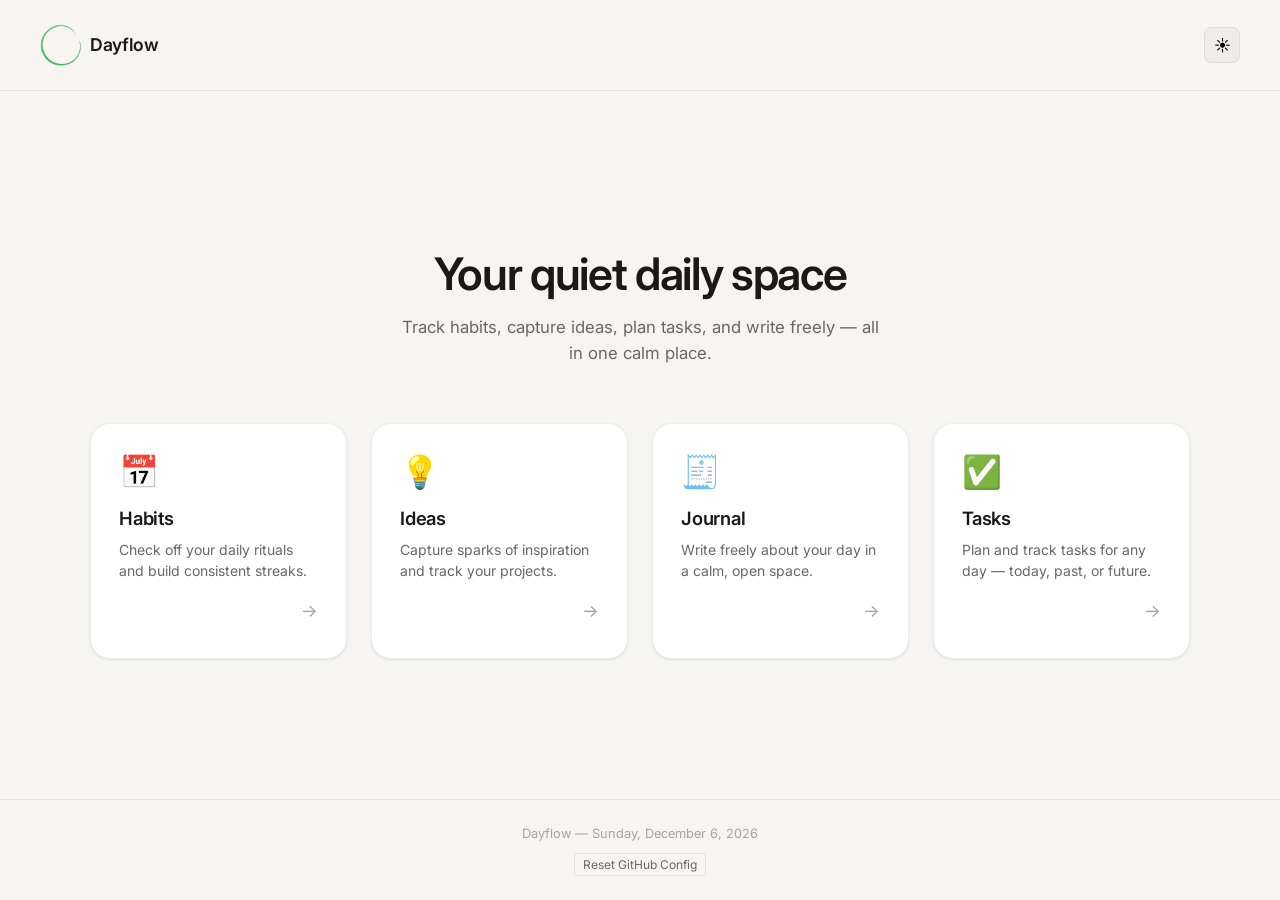
==== commit c949a133: "Adding Tasks Section/feature" ====
--- a/index.html
+++ b/index.html
@@ -25,10 +25,10 @@
   <main class="home-main">
     <div class="home-hero">
       <h1 class="home-title">Your quiet daily space</h1>
-      <p class="home-subtitle">Track habits, capture ideas, and write freely — all in one calm place.</p>
+      <p class="home-subtitle">Track habits, capture ideas, plan tasks, and write freely — all in one calm place.</p>
     </div>
 
-    <div class="module-grid">
+    <div class="module-grid module-grid-4">
       <a href="habits.html" class="module-card" id="card-habits">
         <div class="card-icon">📅</div>
         <div class="card-body">
@@ -52,6 +52,15 @@
         <div class="card-body">
           <h2 class="card-title">Journal</h2>
           <p class="card-desc">Write freely about your day in a calm, open space.</p>
+        </div>
+        <div class="card-arrow">→</div>
+      </a>
+
+      <a href="tasks.html" class="module-card" id="card-tasks">
+        <div class="card-icon">✅</div>
+        <div class="card-body">
+          <h2 class="card-title">Tasks</h2>
+          <p class="card-desc">Plan and track tasks for any day — today, past, or future.</p>
         </div>
         <div class="card-arrow">→</div>
       </a>
--- a/css/main.css
+++ b/css/main.css
@@ -229,6 +229,18 @@
   gap: 1.5rem;
   width: 100%;
   max-width: 860px;
+}
+
+.module-grid-4 {
+  grid-template-columns: repeat(4, 1fr);
+  max-width: 1100px;
+}
+
+@media (max-width: 1020px) {
+  .module-grid-4 {
+    grid-template-columns: repeat(2, 1fr);
+    max-width: 600px;
+  }
 }
 
 .module-card {
@@ -846,6 +858,101 @@
    HABITS MODULE
    ============================================================ */
 
+/* ── Date Navigator ─────────────────────────────────────────── */
+.date-navigator {
+  display: flex;
+  align-items: center;
+  gap: 0.5rem;
+  margin-bottom: 0.25rem;
+}
+
+.date-nav-btn {
+  width: 32px;
+  height: 32px;
+  border-radius: var(--radius-sm);
+  background: var(--bg-hover);
+  border: 1px solid var(--border);
+  font-size: 1rem;
+  color: var(--text-secondary);
+  display: flex;
+  align-items: center;
+  justify-content: center;
+  flex-shrink: 0;
+  transition: background var(--transition), color var(--transition);
+}
+
+.date-nav-btn:hover:not(:disabled) {
+  background: var(--accent-light);
+  color: var(--accent);
+}
+
+.date-nav-center {
+  flex: 1;
+  display: flex;
+  align-items: center;
+  gap: 0.6rem;
+}
+
+.date-picker-input {
+  border: 1px solid var(--border);
+  border-radius: var(--radius-sm);
+  background: var(--bg-input);
+  color: var(--text-primary);
+  font-family: inherit;
+  font-size: 0.82rem;
+  padding: 0.3rem 0.5rem;
+  outline: none;
+  cursor: pointer;
+  transition: border-color var(--transition), background var(--transition-slow);
+  /* Hide the native calendar icon on webkit; keep functional */
+  -webkit-appearance: none;
+  appearance: none;
+}
+
+.date-picker-input:focus {
+  border-color: var(--border-focus);
+  box-shadow: 0 0 0 3px var(--accent-light);
+}
+
+.date-nav-label {
+  font-size: 0.875rem;
+  font-weight: 500;
+  color: var(--text-primary);
+  letter-spacing: -0.01em;
+  white-space: nowrap;
+}
+
+/* ── Context bar ────────────────────────────────────────────── */
+.date-context-bar {
+  min-height: 1.4rem; /* reserve space so layout doesn't jump */
+  font-size: 0.76rem;
+  color: var(--text-muted);
+  letter-spacing: 0.01em;
+  transition: color var(--transition);
+}
+
+.date-context-bar.past {
+  color: var(--warning);
+}
+
+/* ── Disabled habit (future dates, should not normally appear) */
+.habit-item.habit-disabled {
+  opacity: 0.45;
+  cursor: default;
+  pointer-events: none;
+}
+
+.habit-item.habit-disabled .habit-checkbox {
+  cursor: default;
+}
+
+/* habits-progress-ring inline next to progress label */
+.habits-progress-ring {
+  font-size: 0.82rem;
+  color: var(--success);
+  white-space: nowrap;
+}
+
 /* Progress Bar */
 .progress-bar-wrap {
   display: flex;
@@ -1408,6 +1515,11 @@
 
 @media (max-width: 860px) {
   .module-grid {
+    grid-template-columns: 1fr;
+    max-width: 420px;
+  }
+
+  .module-grid-4 {
     grid-template-columns: 1fr;
     max-width: 420px;
   }
@@ -1482,4 +1594,461 @@
   .module-content {
     padding: 1.25rem 1rem;
   }
+}
+
+/* ============================================================
+   TASKS MODULE
+   ============================================================ */
+
+/* ── Header ─────────────────────────────────────────────────── */
+.tasks-header {
+  display: flex;
+  align-items: flex-start;
+  justify-content: space-between;
+  gap: 1rem;
+  flex-wrap: wrap;
+}
+
+.tasks-header-left {
+  display: flex;
+  flex-direction: column;
+  gap: 0.1rem;
+}
+
+.tasks-page-title {
+  font-size: 1.6rem;
+  font-weight: 600;
+  letter-spacing: -0.02em;
+  color: var(--text-primary);
+  line-height: 1.2;
+}
+
+.tasks-header-actions {
+  display: flex;
+  align-items: center;
+  gap: 0.75rem;
+  flex-shrink: 0;
+}
+
+/* ── Unsaved Indicator ───────────────────────────────────────── */
+.unsaved-indicator {
+  font-size: 0.78rem;
+  font-weight: 500;
+  color: var(--warning);
+  background: var(--warning-light);
+  padding: 0.3rem 0.75rem;
+  border-radius: 99px;
+  white-space: nowrap;
+  animation: pulse 2s ease-in-out infinite;
+}
+
+/* ── Date nav extras ─────────────────────────────────────────── */
+.tasks-date-nav {
+  margin-bottom: 0.25rem;
+}
+
+.tasks-today-btn {
+  font-size: 0.78rem;
+  padding: 0.3rem 0.75rem;
+  border-radius: 99px;
+  height: 32px;
+}
+
+/* ── Stats Bar ───────────────────────────────────────────────── */
+.tasks-stats-bar {
+  display: flex;
+  align-items: center;
+  gap: 1.5rem;
+  padding: 0.75rem 1.1rem;
+  background: var(--bg-surface);
+  border: 1px solid var(--border);
+  border-radius: var(--radius-md);
+  box-shadow: var(--shadow-sm);
+}
+
+.tasks-stat {
+  display: flex;
+  flex-direction: column;
+  align-items: center;
+  gap: 0.1rem;
+}
+
+.tasks-stat-val {
+  font-size: 1.1rem;
+  font-weight: 600;
+  color: var(--text-primary);
+  font-variant-numeric: tabular-nums;
+  line-height: 1;
+}
+
+.tasks-stat-done    { color: var(--success); }
+.tasks-stat-pending { color: var(--accent); }
+
+.tasks-stat-label {
+  font-size: 0.68rem;
+  text-transform: uppercase;
+  letter-spacing: 0.06em;
+  color: var(--text-muted);
+}
+
+.tasks-progress-wrap {
+  flex: 1;
+  display: flex;
+  align-items: center;
+  gap: 0.75rem;
+}
+
+.tasks-progress-track {
+  flex: 1;
+  height: 5px;
+  background: var(--border);
+  border-radius: 99px;
+  overflow: hidden;
+}
+
+.tasks-progress-fill {
+  height: 100%;
+  background: linear-gradient(90deg, var(--accent), var(--success));
+  border-radius: 99px;
+  transition: width var(--transition-slow);
+  width: 0%;
+}
+
+.tasks-progress-pct {
+  font-size: 0.78rem;
+  font-weight: 600;
+  color: var(--text-muted);
+  min-width: 34px;
+  text-align: right;
+  font-variant-numeric: tabular-nums;
+}
+
+/* ── Add Bar ─────────────────────────────────────────────────── */
+.tasks-add-bar {
+  padding: 0.875rem 1rem;
+}
+
+.tasks-add-row {
+  display: flex;
+  gap: 0.6rem;
+  align-items: center;
+}
+
+.tasks-add-input {
+  flex: 1;
+  min-width: 0;
+  font-size: 0.9rem;
+}
+
+.tasks-priority-select {
+  width: auto;
+  flex-shrink: 0;
+  font-size: 0.82rem;
+  padding: 0.55rem 2rem 0.55rem 0.6rem;
+  background-position: right 0.5rem center;
+}
+
+/* ── Group header ────────────────────────────────────────────── */
+.tasks-group-list {
+  display: flex;
+  flex-direction: column;
+  gap: 0.35rem;
+}
+
+.tasks-group-header {
+  display: flex;
+  align-items: center;
+  gap: 0.4rem;
+  font-size: 0.72rem;
+  font-weight: 600;
+  text-transform: uppercase;
+  letter-spacing: 0.07em;
+  color: var(--text-muted);
+  padding: 0.6rem 0 0.2rem;
+  border-bottom: 1px solid var(--border);
+  margin-bottom: 0.1rem;
+}
+
+.tasks-priority-dot {
+  width: 6px;
+  height: 6px;
+  border-radius: 50%;
+  flex-shrink: 0;
+}
+
+.tasks-dot-high   { background: var(--danger); }
+.tasks-dot-medium { background: var(--warning); }
+.tasks-dot-low    { background: var(--success); }
+
+/* ── Task Item ───────────────────────────────────────────────── */
+.tasks-item {
+  display: flex;
+  align-items: center;
+  gap: 0.75rem;
+  padding: 0.65rem 0.875rem;
+  background: var(--bg-surface);
+  border: 1.5px solid var(--border);
+  border-radius: var(--radius-md);
+  transition:
+    border-color var(--transition),
+    background var(--transition),
+    box-shadow var(--transition),
+    transform var(--transition);
+  position: relative;
+}
+
+.tasks-item:hover {
+  border-color: rgba(99, 102, 241, 0.25);
+  box-shadow: var(--shadow-sm);
+  transform: translateY(-1px);
+}
+
+.tasks-item-done {
+  background: var(--success-light);
+  border-color: rgba(22, 163, 74, 0.2);
+  opacity: 0.82;
+}
+
+[data-theme="dark"] .tasks-item-done {
+  border-color: rgba(74, 222, 128, 0.15);
+}
+
+/* ── Checkbox ────────────────────────────────────────────────── */
+.tasks-checkbox {
+  width: 20px;
+  height: 20px;
+  border-radius: 5px;
+  border: 2px solid var(--border);
+  flex-shrink: 0;
+  display: flex;
+  align-items: center;
+  justify-content: center;
+  font-size: 0.7rem;
+  color: transparent;
+  transition: border-color var(--transition), background var(--transition), color var(--transition), transform var(--transition);
+  cursor: pointer;
+}
+
+.tasks-checkbox:hover {
+  border-color: var(--success);
+  background: var(--success-light);
+  transform: scale(1.1);
+}
+
+.tasks-checkbox-done {
+  border-color: var(--success);
+  background: var(--success);
+  color: #fff;
+}
+
+/* ── Task Text ───────────────────────────────────────────────── */
+.tasks-item-text {
+  flex: 1;
+  font-size: 0.9rem;
+  color: var(--text-primary);
+  line-height: 1.4;
+  word-break: break-word;
+}
+
+.tasks-item-done .tasks-item-text {
+  text-decoration: line-through;
+  text-decoration-color: var(--text-muted);
+  color: var(--text-secondary);
+}
+
+/* ── Priority badge ──────────────────────────────────────────── */
+.tasks-priority-badge {
+  font-size: 0.68rem;
+  font-weight: 600;
+  padding: 0.15em 0.5em;
+  border-radius: 99px;
+  letter-spacing: 0.04em;
+  flex-shrink: 0;
+  white-space: nowrap;
+}
+
+.tasks-badge-high   { background: var(--danger-light);   color: var(--danger); }
+.tasks-badge-medium { background: var(--warning-light);  color: var(--warning); }
+.tasks-badge-low    { background: var(--success-light);  color: var(--success); }
+
+/* ── Item Actions ────────────────────────────────────────────── */
+.tasks-item-actions {
+  display: flex;
+  gap: 0.15rem;
+  opacity: 0;
+  transition: opacity var(--transition);
+  flex-shrink: 0;
+}
+
+.tasks-item:hover .tasks-item-actions {
+  opacity: 1;
+}
+
+.tasks-action-btn {
+  font-size: 0.82rem;
+  padding: 0.3rem;
+  border-radius: var(--radius-sm);
+  line-height: 1;
+}
+
+.tasks-delete-btn:hover {
+  background: var(--danger-light);
+  color: var(--danger);
+}
+
+/* ── Completed section toggle ────────────────────────────────── */
+.tasks-completed-section {
+  display: flex;
+  flex-direction: column;
+  gap: 0.35rem;
+}
+
+.tasks-section-toggle {
+  display: flex;
+  align-items: center;
+  gap: 0.5rem;
+  font-size: 0.78rem;
+  font-weight: 600;
+  text-transform: uppercase;
+  letter-spacing: 0.07em;
+  color: var(--text-muted);
+  padding: 0.5rem 0;
+  cursor: pointer;
+  border: none;
+  background: none;
+  font-family: inherit;
+  width: 100%;
+  text-align: left;
+  border-bottom: 1px solid var(--border);
+  transition: color var(--transition);
+}
+
+.tasks-section-toggle:hover {
+  color: var(--text-secondary);
+}
+
+.tasks-section-toggle-icon {
+  font-size: 0.65rem;
+  transition: transform var(--transition);
+}
+
+.tasks-completed-count {
+  font-size: 0.72rem;
+  background: var(--bg-hover);
+  border-radius: 99px;
+  padding: 0.1em 0.5em;
+  color: var(--text-muted);
+}
+
+/* ── Upcoming View ───────────────────────────────────────────── */
+.upcoming-list {
+  display: flex;
+  flex-direction: column;
+  gap: 1.25rem;
+}
+
+.upcoming-day {
+  background: var(--bg-surface);
+  border: 1px solid var(--border);
+  border-radius: var(--radius-md);
+  overflow: hidden;
+  box-shadow: var(--shadow-sm);
+}
+
+.upcoming-day-header {
+  display: flex;
+  align-items: center;
+  justify-content: space-between;
+  padding: 0.875rem 1.1rem;
+  cursor: pointer;
+  transition: background var(--transition);
+  border-bottom: 1px solid var(--border);
+}
+
+.upcoming-day-header:hover {
+  background: var(--bg-hover);
+}
+
+.upcoming-day-label {
+  font-size: 0.875rem;
+  font-weight: 500;
+  color: var(--text-primary);
+}
+
+.upcoming-today {
+  color: var(--accent);
+}
+
+.upcoming-day-count {
+  font-size: 0.78rem;
+  color: var(--text-muted);
+}
+
+.upcoming-task-row {
+  display: flex;
+  align-items: center;
+  gap: 0.6rem;
+  padding: 0.5rem 1.1rem;
+  font-size: 0.875rem;
+  color: var(--text-primary);
+  border-bottom: 1px solid var(--border);
+  transition: background var(--transition);
+}
+
+.upcoming-task-row:last-of-type {
+  border-bottom: none;
+}
+
+.upcoming-task-row:hover {
+  background: var(--bg-hover);
+}
+
+.upcoming-task-done {
+  opacity: 0.6;
+}
+
+.upcoming-task-done .upcoming-task-text {
+  text-decoration: line-through;
+  color: var(--text-muted);
+}
+
+.upcoming-task-check {
+  font-size: 0.78rem;
+  color: var(--text-muted);
+  flex-shrink: 0;
+}
+
+.upcoming-task-text {
+  flex: 1;
+  min-width: 0;
+  white-space: nowrap;
+  overflow: hidden;
+  text-overflow: ellipsis;
+}
+
+.upcoming-more {
+  padding: 0.4rem 1.1rem;
+  font-size: 0.78rem;
+  color: var(--text-muted);
+  font-style: italic;
+}
+
+/* ── Mobile tweaks for Tasks ─────────────────────────────────── */
+@media (max-width: 680px) {
+  .tasks-add-row {
+    flex-wrap: wrap;
+  }
+
+  .tasks-add-input {
+    width: 100%;
+  }
+
+  .tasks-item-actions {
+    opacity: 1;
+  }
+
+  .tasks-stats-bar {
+    flex-wrap: wrap;
+    gap: 1rem;
+  }
 }
